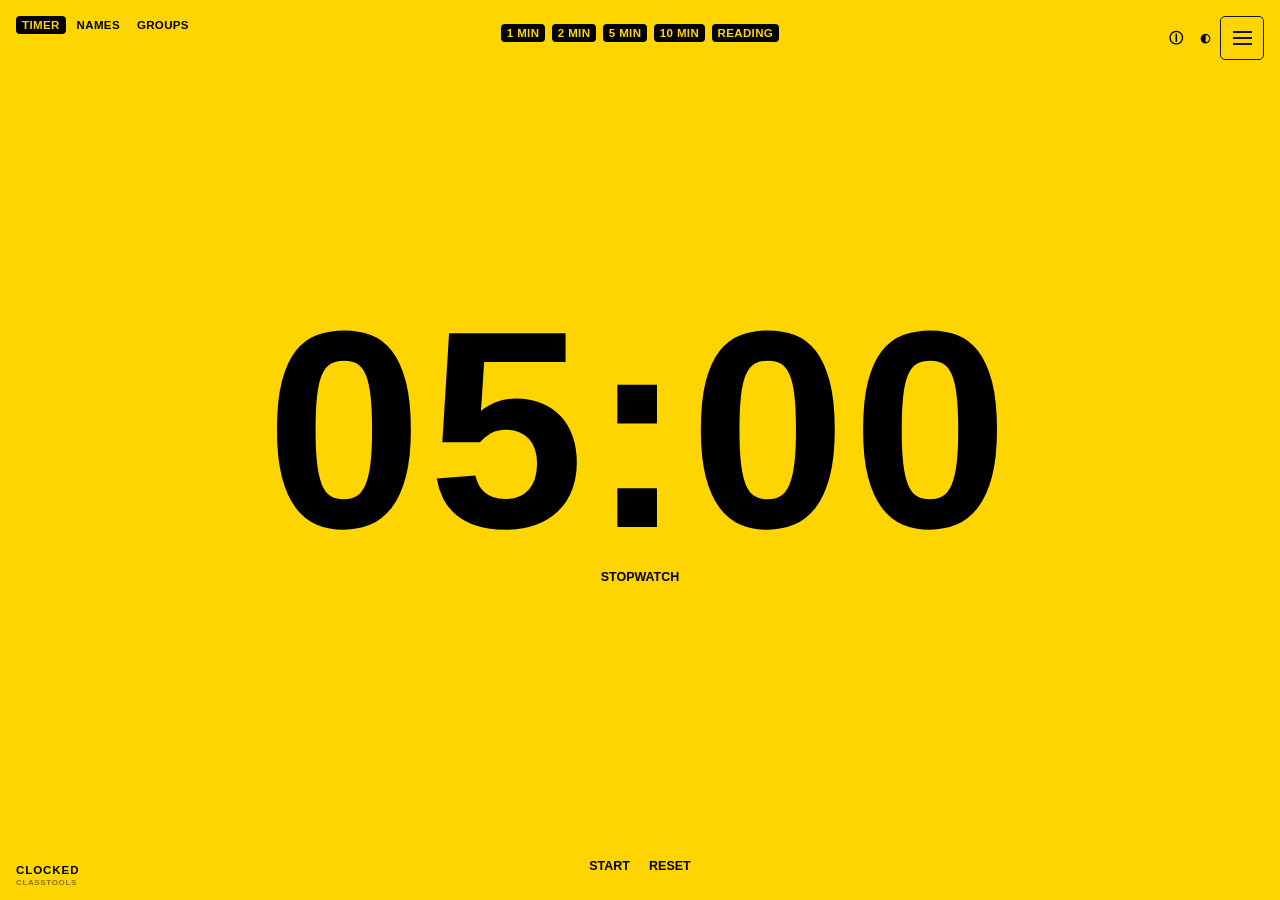
==== 8ab.html @ b47dc85a "Share the CLOCKED menu across tool pages" ====
<!DOCTYPE html>
<html lang="en">
<head>
  <meta charset="UTF-8" />
  <meta name="viewport" content="width=device-width, initial-scale=1.0" />
  <title>CLOCKED: CLASS TOOLS — 8AB</title>

  <style>
    :root {
      --bg: #fed500;
      --text: #000000;
      --muted: rgba(0,0,0,.6);
      --line: rgba(0,0,0,.35);
      --soft-line: rgba(0,0,0,.12);
    }

    * { box-sizing: border-box; }

    html,
    body {
      margin: 0;
      width: 100%;
      height: 100%;
    }

    body {
      background: var(--bg);
      color: var(--text);
      font-family: Arial, Helvetica, sans-serif;
      overflow: hidden;
      text-transform: uppercase;
    }

    button,
    select,
    textarea,
    input {
      font: inherit;
      text-transform: uppercase;
    }

    button,
    select,
    input[type="color"],
    input[type="checkbox"] {
      cursor: pointer;
    }

    button:hover,
    select:hover {
      opacity: .8;
    }

    .hidden { display: none !important; }

    /* NAV */

    .tool-nav {
      position: fixed;
      top: 1rem;
      left: 1rem;
      z-index: 5000;
      display: flex;
      align-items: center;
      gap: .3rem;
    }

    .tool-tab,
    .utility-button {
      border: 0;
      background: transparent;
      color: var(--text);
      font-size: .72rem;
      font-weight: 800;
      letter-spacing: .03em;
      padding: .2rem .38rem;
      border-radius: 4px;
    }

    .tool-tab.active {
      background: var(--text);
      color: var(--bg);
    }

    .utility-nav {
      position: fixed;
      top: 1rem;
      right: 1rem;
      z-index: 5000;
      display: flex;
      align-items: center;
      gap: .25rem;
    }

    #help-button {
      font-size: .9rem;
      line-height: 1;
    }

    /* BRAND */

    .brand-mark {
      position: fixed;
      left: 1rem;
      bottom: .8rem;
      z-index: 4000;
      pointer-events: none;
      line-height: 1;
    }

    .brand-name {
      font-size: .72rem;
      font-weight: 900;
      letter-spacing: .08em;
    }

    .brand-url {
      margin-top: .18rem;
      font-size: .5rem;
      font-weight: 700;
      letter-spacing: .08em;
      opacity: .45;
    }

    /* THEME */

    .theme-panel {
      position: fixed;
      top: 2.9rem;
      right: 1rem;
      z-index: 6000;
      display: flex;
      align-items: center;
      gap: .45rem;
      padding: .4rem;
      background: var(--text);
      color: var(--bg);
      border-radius: 5px;
    }

    .theme-panel label {
      font-size: .68rem;
      font-weight: 800;
    }

    #theme-color {
      width: 26px;
      height: 20px;
      padding: 0;
      border: none;
      background: transparent;
    }

    #theme-reset {
      border: none;
      padding: .15rem .3rem;
      background: var(--bg);
      color: var(--text);
      border-radius: 3px;
      font-size: .66rem;
      font-weight: 800;
    }

    /* OVERLAYS */

    .overlay {
      position: fixed;
      inset: 0;
      z-index: 10000;
      display: flex;
      align-items: center;
      justify-content: center;
      padding: 1.5rem;
      background: rgba(0,0,0,.62);
      backdrop-filter: blur(5px);
    }

    .overlay-card {
      width: min(620px, 100%);
      max-height: 85vh;
      overflow-y: auto;
      background: var(--bg);
      color: var(--text);
      border: 1px solid var(--line);
      border-radius: 8px;
      padding: 1.25rem;
    }

    .overlay-header {
      display: flex;
      align-items: center;
      justify-content: space-between;
      gap: 1rem;
      margin-bottom: 1.25rem;
    }

    .overlay-header h2 {
      margin: 0;
      font-size: .9rem;
      letter-spacing: .08em;
    }

    .overlay-close {
      border: none;
      background: transparent;
      color: var(--text);
      padding: .2rem;
      font-size: .72rem;
      font-weight: 800;
    }

    .overlay-section {
      padding: .9rem 0;
      border-top: 1px solid var(--soft-line);
    }

    .overlay-section:first-of-type {
      border-top: 0;
      padding-top: 0;
    }

    .overlay-section h3 {
      margin: 0 0 .55rem;
      font-size: .76rem;
      letter-spacing: .08em;
      color: var(--muted);
    }

    /* HELP */

    .shortcut-row {
      display: grid;
      grid-template-columns: 5.5rem 1fr;
      gap: .75rem;
      margin: .35rem 0;
      font-size: .8rem;
      line-height: 1.35;
    }

    .shortcut-key { font-weight: 900; }

    .help-copy {
      font-size: .8rem;
      line-height: 1.5;
      text-transform: none;
    }

    /* EDITOR */

    .editor-label {
      display: block;
      margin: .25rem 0 .4rem;
      font-size: .72rem;
      font-weight: 800;
      letter-spacing: .05em;
      color: var(--muted);
    }

    .editor-input,
    .editor-select,
    .editor-textarea {
      width: 100%;
      border: 1px solid var(--line);
      background: transparent;
      color: var(--text);
      padding: .55rem;
      font-weight: 800;
    }

    .editor-select option {
      background: var(--bg);
      color: var(--text);
    }

    .editor-textarea {
      min-height: 120px;
      padding: .75rem;
      resize: vertical;
      font-weight: 400;
    }

    .editor-save {
      margin-top: 1rem;
      border: none;
      background: var(--text);
      color: var(--bg);
      padding: .3rem .55rem;
      border-radius: 4px;
      font-weight: 800;
    }

    .preset-editor-grid {
      display: grid;
      grid-template-columns: minmax(0, 1fr) 110px;
      gap: .6rem;
      margin-bottom: .75rem;
    }

    .checkbox-row {
      display: flex;
      align-items: center;
      gap: .55rem;
      margin-top: 1rem;
      margin-bottom: .8rem;
    }

    .checkbox-row input {
      width: 16px;
      height: 16px;
    }

    .checkbox-row label {
      font-size: .78rem;
      font-weight: 800;
    }

    /* TOOL VIEWS */

    .tool-view {
      display: none;
      width: 100%;
      height: 100%;
    }

    .tool-view.active { display: flex; }

    /* TIMER */

    #timer-tool {
      flex-direction: column;
      overflow: hidden;
    }

    .timer-top {
      display: flex;
      justify-content: center;
      align-items: center;
      gap: .4rem;
      flex-wrap: wrap;
      min-height: 2.25rem;
      padding: 1.5rem 1rem 0;
    }

    .timer-top.invisible {
      visibility: hidden;
      pointer-events: none;
    }

    .timer-top button {
      border: none;
      background: var(--text);
      color: var(--bg);
      font-size: .72rem;
      font-weight: 800;
      letter-spacing: .03em;
      padding: .2rem .38rem;
      border-radius: 4px;
    }

    .timer-wrap {
      flex: 1;
      min-height: 0;
      display: flex;
      align-items: center;
      justify-content: center;
      padding: 1rem;
    }

    .timer-stage {
      display: flex;
      flex-direction: column;
      align-items: center;
      justify-content: center;
      gap: 1.1rem;
    }

    #timer-display {
      font-size: clamp(7rem, 22vw, 20rem);
      font-weight: 800;
      line-height: .85;
      letter-spacing: .02em;
      cursor: text;
      user-select: text;
      font-variant-numeric: tabular-nums;
      outline: none;
      white-space: nowrap;
      text-align: center;
    }

    #timer-display.stopwatch {
      cursor: default;
      user-select: none;
    }

    #timer-display::selection {
      background: var(--text);
      color: var(--bg);
    }

    #timer-mode-toggle,
    .timer-bottom button,
    #name-reset,
    #group-reset {
      border: none;
      background: transparent;
      color: var(--text);
      padding: .2rem;
      font-size: .78rem;
      font-weight: 700;
    }

    #timer-mode-toggle:hover,
    .timer-bottom button:hover {
      text-decoration: underline;
      opacity: 1;
    }

    .timer-bottom {
      display: flex;
      justify-content: center;
      align-items: center;
      gap: .8rem;
      padding: 0 1rem 1.5rem;
    }

    #timer-tool.flash {
      animation: timerFlash .7s steps(2,end) 6;
    }

    @keyframes timerFlash {
      50% {
        background: var(--text);
        color: var(--bg);
      }
    }

    /* CLASS CONTROLS */

    .class-controls,
    .group-controls {
      display: flex;
      justify-content: center;
      align-items: center;
      gap: .45rem;
      flex-wrap: wrap;
    }

    .class-controls label,
    .group-controls label {
      font-size: .72rem;
      font-weight: 800;
      letter-spacing: .03em;
    }

    .class-controls select,
    .group-controls select,
    .group-controls button {
      border: none;
      background: var(--text);
      color: var(--bg);
      font-size: .72rem;
      font-weight: 800;
      letter-spacing: .03em;
      padding: .2rem .38rem;
      border-radius: 4px;
    }

    .class-controls option,
    .group-controls option {
      background: var(--bg);
      color: var(--text);
    }

    /* NAMES */

    #names-tool {
      position: relative;
      flex-direction: column;
      overflow: hidden;
    }

    .names-controls {
      min-height: 3rem;
      padding-top: 1.45rem;
    }

    #name-skip-indicator {
      display: none;
      font-size: .95rem;
      line-height: 1;
      opacity: .95;
      pointer-events: none;
    }

    #name-skip-indicator.on {
      display: inline-block;
    }

    #name-main {
      flex: 1;
      min-height: 0;
      display: flex;
      align-items: center;
      justify-content: center;
      padding: 2rem;
      cursor: pointer;
      text-align: center;
      perspective: 1000px;
    }

    #name-display {
      font-size: clamp(2rem, 10vw, 10rem);
      font-weight: 900;
      line-height: 1;
    }

    #name-repeats-indicator {
      margin-top: .6rem;
      font-size: 1.6rem;
      opacity: 0;
    }

    #name-repeats-indicator.on { opacity: .95; }

    @keyframes nameFlip {
      0% {
        transform: rotateX(90deg);
        opacity: 0;
      }
      60% {
        transform: rotateX(-10deg);
        opacity: 1;
      }
      100% {
        transform: rotateX(0);
        opacity: 1;
      }
    }

    #name-display.flip {
      animation: nameFlip 380ms cubic-bezier(.2,.7,.2,1);
    }

    .name-footer,
    .group-footer {
      display: flex;
      justify-content: center;
      padding: .75rem;
    }

    /* GROUPS */

    #groups-tool {
      flex-direction: column;
      overflow: hidden;
    }

    #group-main {
      flex: 1;
      min-height: 0;
      display: flex;
      flex-direction: column;
      padding: 1.5rem 1.25rem .5rem;
    }

    #groups-wrap {
      flex: 1;
      min-height: 0;
      display: flex;
      justify-content: center;
      overflow: auto;
      padding-top: 1.5rem;
    }

    #groups-container {
      width: min(1100px, 100%);
      display: grid;
      grid-template-columns: repeat(auto-fit, minmax(180px, 1fr));
      gap: 1.5rem;
    }

    .group-placeholder {
      grid-column: 1 / -1;
      align-self: center;
      text-align: center;
      font-size: clamp(1.5rem, 5vw, 4rem);
      font-weight: 900;
      padding: 4rem 1rem;
    }

    .group-card {
      border-top: 1px solid var(--line);
      padding-top: 1rem;
    }

    .group-title {
      margin-bottom: 1rem;
      font-size: .8rem;
      letter-spacing: .12em;
      color: var(--muted);
    }

    .group-name {
      margin-bottom: .35rem;
      font-size: clamp(1.1rem, 2vw, 1.6rem);
      font-weight: 900;
      line-height: 1.25;
    }

    @media (max-width: 700px) {
      body {
        overflow: hidden;
      }

      .tool-nav {
        top: .6rem;
        left: .6rem;
        right: .6rem;
        justify-content: flex-start;
        gap: .2rem;
        flex-wrap: wrap;
        max-width: calc(100% - 8.5rem);
      }

      .utility-nav {
        top: .6rem;
        right: .6rem;
        gap: .15rem;
      }

      .tool-tab,
      .utility-button {
        font-size: .68rem;
        padding: .18rem .32rem;
      }

      #help-button {
        font-size: .84rem;
      }

      #name-skip-indicator {
        font-size: .88rem;
      }

      .theme-panel {
        top: 2.35rem;
        right: .6rem;
        max-width: calc(100vw - 1.2rem);
      }

      .timer-top {
        min-height: 2rem;
        padding: 2.7rem .65rem 0;
        gap: .28rem;
      }

      .timer-top button {
        font-size: .66rem;
        padding: .18rem .32rem;
      }

      .timer-wrap {
        padding: .5rem .6rem;
      }

      .timer-stage {
        gap: .65rem;
      }

      #timer-display {
        font-size: clamp(4.8rem, 25vw, 9rem);
        line-height: .88;
        max-width: 100%;
      }

      #timer-mode-toggle {
        font-size: .72rem;
      }

      .timer-bottom {
        gap: .65rem;
        padding: 0 .6rem 1rem;
      }

      .timer-bottom button {
        font-size: .72rem;
      }

      .names-controls {
        min-height: 2.5rem;
        padding-top: 2.7rem;
      }

      .class-controls,
      .group-controls {
        gap: .3rem;
      }

      .class-controls label,
      .group-controls label {
        font-size: .66rem;
      }

      .class-controls select,
      .group-controls select,
      .group-controls button {
        font-size: .66rem;
        padding: .18rem .32rem;
      }

      #name-main {
        padding: 1rem .8rem;
      }

      #name-display {
        font-size: clamp(2.2rem, 13vw, 5.4rem);
        line-height: .95;
        max-width: 100%;
        overflow-wrap: anywhere;
      }

      #name-repeats-indicator {
        margin-top: .35rem;
        font-size: 1.25rem;
      }

      .name-footer,
      .group-footer {
        padding: .55rem;
      }

      #name-reset,
      #group-reset {
        font-size: .72rem;
      }

      #group-main {
        padding: 2.7rem .75rem .4rem;
      }

      .group-controls {
        width: 100%;
        justify-content: center;
        row-gap: .35rem;
      }

      #groups-wrap {
        padding-top: .9rem;
      }

      #groups-container {
        width: 100%;
        grid-template-columns: repeat(2, minmax(0, 1fr));
        gap: .85rem .75rem;
      }

      .group-card {
        padding-top: .65rem;
      }

      .group-title {
        margin-bottom: .55rem;
        font-size: .68rem;
      }

      .group-name {
        margin-bottom: .22rem;
        font-size: clamp(.95rem, 4.2vw, 1.2rem);
      }

      .group-placeholder {
        font-size: clamp(1.4rem, 8vw, 2.6rem);
        padding: 2.5rem .75rem;
      }

      .preset-editor-grid {
        grid-template-columns: 1fr;
        gap: .35rem;
        margin-bottom: .65rem;
      }

      .overlay {
        padding: .4rem;
        align-items: stretch;
      }

      .overlay-card {
        width: 100%;
        max-height: none;
        height: 100%;
        border-radius: 6px;
        padding: 1rem;
      }

      .overlay-header {
        margin-bottom: 1rem;
      }

      .editor-input,
      .editor-select,
      .editor-textarea {
        font-size: 16px;
      }

      .editor-textarea {
        min-height: 110px;
      }

      .brand-mark {
        left: .6rem;
        bottom: .5rem;
      }

      .brand-name {
        font-size: .64rem;
      }

      .brand-url {
        font-size: .44rem;
      }
    }

    @media (max-width: 420px) {
      .tool-nav {
        max-width: calc(100% - 8.5rem);
      }

      .tool-tab {
        font-size: .64rem;
        padding: .16rem .27rem;
      }

      .utility-button {
        font-size: .64rem;
        padding: .16rem .27rem;
      }

      #groups-container {
        grid-template-columns: 1fr;
      }

      #timer-display {
        font-size: clamp(4.2rem, 24vw, 7.5rem);
      }

      .group-controls {
        column-gap: .22rem;
      }
    }


.utility-nav ~ .theme-panel { top: calc(1rem + 50px); }
@media (max-width:700px) { .utility-nav ~ .theme-panel { top: calc(.6rem + 50px); } }
</style>
<script defer src="/assets/clocked-menu.js"></script>
</head>

<body>

  <div class="brand-mark">
    <div class="brand-name">CLOCKED</div>
    <div class="brand-url">CLASSTOOLS</div>
  </div>

  <nav class="tool-nav">
    <button class="tool-tab active" data-tool="timer">TIMER</button>
    <button class="tool-tab" data-tool="names">NAMES</button>
    <button class="tool-tab" data-tool="groups">GROUPS</button>
  </nav>

  <div class="utility-nav">
    <span id="name-skip-indicator" aria-hidden="true">🦅</span>
    <button id="help-button" class="utility-button" aria-label="Help" title="Help">ⓘ</button>
    <button id="theme-button" class="utility-button" aria-label="Theme" title="Theme">◐</button>
    <clocked-menu></clocked-menu>
  </div>

  <div id="theme-panel" class="theme-panel hidden">
    <label for="theme-color">BACKGROUND</label>
    <input id="theme-color" type="color" value="#fed500" />
    <button id="theme-reset">DEFAULT</button>
  </div>

  <!-- HELP -->

  <div id="help-overlay" class="overlay hidden">
    <div class="overlay-card">

      <div class="overlay-header">
        <h2>HELP</h2>
        <button id="help-close" class="overlay-close">CLOSE</button>
      </div>

      <section class="overlay-section">
        <h3>TIMER / STOPWATCH</h3>
        <div class="shortcut-row"><div class="shortcut-key">SPACE</div><div>START / PAUSE</div></div>
        <div class="shortcut-row"><div class="shortcut-key">R</div><div>RESET</div></div>
        <div class="shortcut-row"><div class="shortcut-key">E</div><div>EDIT TIMER OPTIONS</div></div>
        <div class="shortcut-row"><div class="shortcut-key">CLICK TIME</div><div>TYPE A CUSTOM COUNTDOWN TIME</div></div>
      </section>

      <section class="overlay-section">
        <h3>NAMES</h3>
        <div class="shortcut-row"><div class="shortcut-key">SPACE</div><div>PICK A NAME</div></div>
        <div class="shortcut-row"><div class="shortcut-key">E</div><div>EDIT SELECTED CLASS</div></div>
        <div class="shortcut-row"><div class="shortcut-key">S</div><div>TOGGLE SKIP LIST</div></div>
        <div class="shortcut-row"><div class="shortcut-key">D</div><div>TOGGLE DUPLICATES</div></div>
        <div class="shortcut-row"><div class="shortcut-key">R</div><div>RESET AVAILABLE NAMES</div></div>
      </section>

      <section class="overlay-section">
        <h3>CLASSES</h3>
        <div class="help-copy">
          Choose between one and six classes in the class editor. Reducing the number of classes hides the extra classes without deleting their saved rosters. Names and Groups use the same shared class lists.
        </div>
      </section>

      <section class="overlay-section">
        <h3>SKIP LIST</h3>
        <div class="help-copy">
          Each class has its own optional Skip List. Press S to turn it on or off. When active, students on that class's Skip List will not be selected by the random name picker.
        </div>
      </section>

      <section class="overlay-section">
        <h3>GROUPS</h3>
        <div class="shortcut-row"><div class="shortcut-key">SPACE</div><div>GENERATE GROUPS</div></div>
        <div class="shortcut-row"><div class="shortcut-key">E</div><div>EDIT SELECTED CLASS</div></div>
        <div class="shortcut-row"><div class="shortcut-key">R</div><div>RESET GROUPS</div></div>
      </section>

    </div>
  </div>

  <!-- EDIT OVERLAY -->

  <div id="edit-overlay" class="overlay hidden">
    <div class="overlay-card">

      <div class="overlay-header">
        <h2 id="edit-overlay-title">EDIT</h2>
        <button id="edit-overlay-close" class="overlay-close">CLOSE</button>
      </div>

      <!-- TIMER EDITOR -->

      <div id="timer-editor-content" class="hidden">
        <div id="timer-preset-editor"></div>

        <div class="overlay-section">
          <div class="checkbox-row">
            <input id="countdown-enabled-input" type="checkbox" />
            <label for="countdown-enabled-input">COUNTDOWN TO</label>
          </div>

          <div id="countdown-options-wrap" class="hidden">
            <label class="editor-label" for="countdown-label-input">BUTTON LABEL</label>
            <input
              id="countdown-label-input"
              class="editor-input"
              type="text"
              value="COUNTDOWN"
              placeholder="COUNTDOWN"
            />

            <label class="editor-label" for="countdown-time-input" style="margin-top:1rem;">ENDS AT</label>
            <input
              id="countdown-time-input"
              class="editor-input"
              type="time"
              value="14:17"
            />
          </div>
        </div>

        <button id="timer-editor-save" class="editor-save">SAVE</button>
      </div>

      <!-- CLASS EDITOR -->

      <div id="class-editor-content" class="hidden">

        <label class="editor-label" for="class-count-input">NUMBER OF CLASSES</label>
        <select id="class-count-input" class="editor-select">
          <option value="1">1</option>
          <option value="2">2</option>
          <option value="3">3</option>
          <option value="4">4</option>
          <option value="5">5</option>
          <option value="6">6</option>
        </select>

        <div class="overlay-section" style="margin-top:1rem;">
          <label class="editor-label" for="class-name-input">CLASS NAME</label>
          <input id="class-name-input" class="editor-input" type="text" />

          <label class="editor-label" for="class-roster-input" style="margin-top:1rem;">CLASS LIST</label>
          <textarea id="class-roster-input" class="editor-textarea"></textarea>

          <div id="skip-list-editor-wrap">
            <label class="editor-label" for="class-skip-input" style="margin-top:1rem;">SKIP LIST (OPTIONAL)</label>
            <textarea id="class-skip-input" class="editor-textarea"></textarea>
          </div>
        </div>

        <button id="class-editor-save" class="editor-save">SAVE</button>
      </div>

    </div>
  </div>

  <!-- TIMER -->

  <section id="timer-tool" class="tool-view active">

    <div id="timer-presets" class="timer-top"></div>

    <main class="timer-wrap">
      <div class="timer-stage">
        <div id="timer-display" contenteditable="true" spellcheck="false">05:00</div>
        <button id="timer-mode-toggle">STOPWATCH</button>
      </div>
    </main>

    <div class="timer-bottom">
      <button id="timer-start-pause">START</button>
      <button id="timer-reset">RESET</button>
    </div>

  </section>

  <!-- NAMES -->

  <section id="names-tool" class="tool-view">

    <div class="class-controls names-controls">
      <label for="name-class-select">CLASS</label>
      <select id="name-class-select"></select>
    </div>

    <main id="name-main">
      <div>
        <div id="name-display">PRESS E TO EDIT NAMES</div>
        <div id="name-repeats-indicator" aria-hidden="true">♾</div>
      </div>
    </main>

    <footer class="name-footer">
      <button id="name-reset">RESET</button>
    </footer>

  </section>

  <!-- GROUPS -->

  <section id="groups-tool" class="tool-view">

    <main id="group-main">

      <div class="group-controls">
        <label for="group-class-select">CLASS</label>
        <select id="group-class-select"></select>

        <label for="group-size">GROUP SIZE</label>
        <select id="group-size">
          <option value="2">2</option>
          <option value="3">3</option>
          <option value="4" selected>4</option>
          <option value="5">5</option>
          <option value="6">6</option>
          <option value="7">7</option>
          <option value="8">8</option>
        </select>

        <button id="group-generate">GENERATE</button>
      </div>

      <div id="groups-wrap">
        <div id="groups-container">
          <div class="group-placeholder">PRESS E TO EDIT NAMES</div>
        </div>
      </div>

    </main>

    <footer class="group-footer">
      <button id="group-reset">RESET</button>
    </footer>

  </section>

  <script>
    /* STORAGE */

    const STORAGE = {
      classes: "clocked_8ab_classes_v1",
      classCount: "clocked_8ab_classCount_v1",
      timerSettings: "clocked_8ab_timerSettings_v1",
      theme: "clocked_8ab_theme"
    };

    const MAX_CLASSES = 6;
    const DEFAULT_CLASS_COUNT = 2;

    const DEFAULT_CLASSES = [
      {
        id: "class1",
        name: "8AB",
        roster: [
          "ANELEIGH","ZANDER","JOSIE","ELLIOT","HANNAH","ARIANNA",
          "SIENNA","IVY","JORDYN","ETHNE","MARREX","BELLA",
          "NORAH","BERKELEY","FINLEY","HARPER","COHEN","CROSBY",
          "BRISTOL","MAX","THOMAS","BRENT","MILAN","ALEXANDRA",
          "ROY","ISAIAH"
        ],
        skip: []
      },
      {
        id: "class2",
        name: "8JR",
        roster: [
          "LOGAN","ABEL","SARAH","KYLE","SOPHIA","ELLIETTE","JACK","EVERETT",
          "KATE","SIMON","LOUIS","PORTER","DAVID","KIKI","RAJA","JOHN",
          "AVERY","SOPHIA","CORISSA","ELLA","DAVID","CHYENNE","TORI","COLTEN",
          "TAYLA","ASA","LINCOLN"
        ],
        skip: []
      },
      {
        id: "class3",
        name: "CLASS 3",
        roster: [],
        skip: []
      },
      {
        id: "class4",
        name: "CLASS 4",
        roster: [],
        skip: []
      },
      {
        id: "class5",
        name: "CLASS 5",
        roster: [],
        skip: []
      },
      {
        id: "class6",
        name: "CLASS 6",
        roster: [],
        skip: []
      }
    ];

    const DEFAULT_TIMER_SETTINGS = {
      presets: [
        { label: "1 MIN", minutes: 1 },
        { label: "2 MIN", minutes: 2 },
        { label: "5 MIN", minutes: 5 },
        { label: "10 MIN", minutes: 10 }
      ],
      countdownEnabled: true,
      countdownLabel: "READING",
      countdownTime: "14:17"
    };

    function clone(value) {
      return JSON.parse(JSON.stringify(value));
    }

    function parseNames(text) {
      return text
        .split(/[\n,]/)
        .map(name => name.trim())
        .filter(Boolean)
        .map(name => name.toUpperCase());
    }

    function loadClasses() {
      try {
        const saved = localStorage.getItem(STORAGE.classes);
        if (!saved) return clone(DEFAULT_CLASSES);

        const parsed = JSON.parse(saved);
        if (!Array.isArray(parsed)) return clone(DEFAULT_CLASSES);

        return Array.from({ length: MAX_CLASSES }, (_, index) => {
          const item = parsed[index] || {};

          return {
            id: item.id || `class${index + 1}`,
            name: item.name || `CLASS ${index + 1}`,
            roster: Array.isArray(item.roster) ? item.roster : [],
            skip: Array.isArray(item.skip) ? item.skip : []
          };
        });
      } catch {
        return clone(DEFAULT_CLASSES);
      }
    }

    function saveClasses() {
      localStorage.setItem(STORAGE.classes, JSON.stringify(classes));
    }

    function loadClassCount() {
      const saved = Number(localStorage.getItem(STORAGE.classCount));

      if (
        Number.isInteger(saved) &&
        saved >= 1 &&
        saved <= MAX_CLASSES
      ) {
        return saved;
      }

      return DEFAULT_CLASS_COUNT;
    }

    function saveClassCount() {
      localStorage.setItem(STORAGE.classCount, String(classCount));
    }

    function loadTimerSettings() {
      try {
        const saved = localStorage.getItem(STORAGE.timerSettings);

        if (!saved) {
          return clone(DEFAULT_TIMER_SETTINGS);
        }

        const parsed = JSON.parse(saved);

        const presets = Array.isArray(parsed.presets)
          ? parsed.presets
          : clone(DEFAULT_TIMER_SETTINGS.presets);

        return {
          presets: [0,1,2,3].map(index => ({
            label:
              presets[index]?.label ||
              DEFAULT_TIMER_SETTINGS.presets[index].label,

            minutes:
              Number(presets[index]?.minutes) ||
              DEFAULT_TIMER_SETTINGS.presets[index].minutes
          })),

          countdownEnabled:
            Boolean(
              parsed.countdownEnabled ??
              parsed.readingEnabled
            ),

          countdownLabel:
            typeof parsed.countdownLabel === "string"
              ? parsed.countdownLabel
              : (
                  parsed.readingEnabled
                    ? "READING"
                    : "COUNTDOWN"
                ),

          countdownTime:
            typeof parsed.countdownTime === "string"
              ? parsed.countdownTime
              : (
                  typeof parsed.readingTime === "string"
                    ? parsed.readingTime
                    : "14:17"
                )
        };
      } catch {
        return clone(DEFAULT_TIMER_SETTINGS);
      }
    }

    function saveTimerSettings() {
      localStorage.setItem(
        STORAGE.timerSettings,
        JSON.stringify(timerSettings)
      );
    }

    let classes = loadClasses();
    let classCount = loadClassCount();
    let timerSettings = loadTimerSettings();

    function getClassById(id) {
      return classes.find(item => item.id === id);
    }

    function getVisibleClasses() {
      return classes.slice(0, classCount);
    }

    /* ELEMENTS */

    const helpOverlay = document.getElementById("help-overlay");
    const helpButton = document.getElementById("help-button");
    const helpClose = document.getElementById("help-close");

    const editOverlay = document.getElementById("edit-overlay");
    const editOverlayClose = document.getElementById("edit-overlay-close");
    const editOverlayTitle = document.getElementById("edit-overlay-title");
    const timerEditorContent = document.getElementById("timer-editor-content");
    const classEditorContent = document.getElementById("class-editor-content");

    const themeButton = document.getElementById("theme-button");
    const themePanel = document.getElementById("theme-panel");
    const themeColor = document.getElementById("theme-color");
    const themeReset = document.getElementById("theme-reset");

    /* OVERLAYS */

    function closeHelp() {
      helpOverlay.classList.add("hidden");
    }

    function closeEditor() {
      editOverlay.classList.add("hidden");
      timerEditorContent.classList.add("hidden");
      classEditorContent.classList.add("hidden");
    }

    function closeAllOverlays() {
      closeHelp();
      closeEditor();
      themePanel.classList.add("hidden");
    }

    helpButton.addEventListener("click", () => {
      closeEditor();
      themePanel.classList.add("hidden");
      helpOverlay.classList.remove("hidden");
    });

    helpClose.addEventListener("click", closeHelp);

    helpOverlay.addEventListener("click", event => {
      if (event.target === helpOverlay) closeHelp();
    });

    editOverlayClose.addEventListener("click", closeEditor);

    editOverlay.addEventListener("click", event => {
      if (event.target === editOverlay) closeEditor();
    });

    /* THEME */

    function getContrastColor(hex) {
      const color = hex.replace("#","");
      const r = parseInt(color.substring(0,2), 16);
      const g = parseInt(color.substring(2,4), 16);
      const b = parseInt(color.substring(4,6), 16);

      const brightness =
        (r * 299 + g * 587 + b * 114) / 1000;

      return brightness > 150
        ? "#000000"
        : "#ffffff";
    }

    function applyTheme(color) {
      const text = getContrastColor(color);

      document.documentElement.style.setProperty("--bg", color);
      document.documentElement.style.setProperty("--text", text);

      document.documentElement.style.setProperty(
        "--muted",
        text === "#ffffff"
          ? "rgba(255,255,255,.6)"
          : "rgba(0,0,0,.6)"
      );

      document.documentElement.style.setProperty(
        "--line",
        text === "#ffffff"
          ? "rgba(255,255,255,.35)"
          : "rgba(0,0,0,.35)"
      );

      document.documentElement.style.setProperty(
        "--soft-line",
        text === "#ffffff"
          ? "rgba(255,255,255,.12)"
          : "rgba(0,0,0,.12)"
      );

      themeColor.value = color;
      localStorage.setItem(STORAGE.theme, color);
    }

    themeButton.addEventListener("click", () => {
      closeHelp();
      closeEditor();
      themePanel.classList.toggle("hidden");
    });

    themeColor.addEventListener("input", () => {
      applyTheme(themeColor.value);
    });

    themeReset.addEventListener("click", () => {
      applyTheme("#fed500");
    });

    applyTheme(
      localStorage.getItem(STORAGE.theme) ||
      "#fed500"
    );

    /* NAV */

    const toolTabs = document.querySelectorAll(".tool-tab");
    const toolViews = document.querySelectorAll(".tool-view");

    let activeTool = "timer";

    function switchTool(tool) {
      activeTool = tool;
      closeAllOverlays();

      toolTabs.forEach(tab => {
        tab.classList.toggle(
          "active",
          tab.dataset.tool === tool
        );
      });

      toolViews.forEach(view => {
        view.classList.toggle(
          "active",
          view.id === `${tool}-tool`
        );
      });
    }

    toolTabs.forEach(tab => {
      tab.addEventListener("click", () => {
        switchTool(tab.dataset.tool);
      });
    });

    /* TIMER */

    const timerTool = document.getElementById("timer-tool");
    const timerPresets = document.getElementById("timer-presets");
    const timerDisplay = document.getElementById("timer-display");
    const timerStartPause = document.getElementById("timer-start-pause");
    const timerReset = document.getElementById("timer-reset");
    const timerModeToggle = document.getElementById("timer-mode-toggle");
    const timerPresetEditor = document.getElementById("timer-preset-editor");
    const timerEditorSave = document.getElementById("timer-editor-save");

    const countdownEnabledInput =
      document.getElementById("countdown-enabled-input");

    const countdownOptionsWrap =
      document.getElementById("countdown-options-wrap");

    const countdownLabelInput =
      document.getElementById("countdown-label-input");

    const countdownTimeInput =
      document.getElementById("countdown-time-input");

    let timeMode = "timer";
    let timerDefault = 300;
    let timerRemaining = timerDefault;
    let timerRunning = false;
    let timerEnd = null;
    let timerInterval = null;

    let stopwatchElapsed = 0;
    let stopwatchStarted = null;
    let stopwatchRunning = false;
    let stopwatchInterval = null;

    function formatTime(seconds) {
      seconds = Math.max(0, Math.floor(seconds));

      const mins = Math.floor(seconds / 60);
      const secs = seconds % 60;

      return (
        String(mins).padStart(2,"0") +
        ":" +
        String(secs).padStart(2,"0")
      );
    }

    function updateTimeDisplay() {
      timerDisplay.textContent =
        timeMode === "timer"
          ? formatTime(Math.ceil(timerRemaining))
          : formatTime(stopwatchElapsed / 1000);

      timerStartPause.textContent =
        (
          timeMode === "timer"
            ? timerRunning
            : stopwatchRunning
        )
          ? "PAUSE"
          : "START";
    }

    function pauseTimer() {
      if (!timerRunning) return;

      timerRemaining = Math.max(
        0,
        (timerEnd - Date.now()) / 1000
      );

      timerRunning = false;
      clearInterval(timerInterval);
      timerInterval = null;
      updateTimeDisplay();
    }

    function startTimer() {
      if (timerRemaining <= 0) return;

      timerRunning = true;

      timerEnd =
        Date.now() +
        timerRemaining * 1000;

      clearInterval(timerInterval);

      timerInterval = setInterval(() => {
        timerRemaining =
          (timerEnd - Date.now()) / 1000;

        if (timerRemaining <= 0) {
          timerRemaining = 0;
          timerRunning = false;

          clearInterval(timerInterval);
          timerInterval = null;

          timerTool.classList.remove("flash");
          void timerTool.offsetWidth;
          timerTool.classList.add("flash");
        }

        updateTimeDisplay();
      }, 100);

      updateTimeDisplay();
    }

    function pauseStopwatch() {
      if (!stopwatchRunning) return;

      stopwatchElapsed =
        Date.now() - stopwatchStarted;

      stopwatchRunning = false;
      clearInterval(stopwatchInterval);
      stopwatchInterval = null;
      updateTimeDisplay();
    }

    function startStopwatch() {
      stopwatchRunning = true;

      stopwatchStarted =
        Date.now() - stopwatchElapsed;

      clearInterval(stopwatchInterval);

      stopwatchInterval = setInterval(() => {
        stopwatchElapsed =
          Date.now() - stopwatchStarted;

        updateTimeDisplay();
      }, 100);

      updateTimeDisplay();
    }

    function toggleClock() {
      if (timeMode === "timer") {
        timerRunning
          ? pauseTimer()
          : startTimer();
      } else {
        stopwatchRunning
          ? pauseStopwatch()
          : startStopwatch();
      }
    }

    function resetClock() {
      timerTool.classList.remove("flash");

      if (timeMode === "timer") {
        timerRunning = false;
        clearInterval(timerInterval);
        timerInterval = null;
        timerRemaining = timerDefault;
      } else {
        stopwatchRunning = false;
        clearInterval(stopwatchInterval);
        stopwatchInterval = null;
        stopwatchElapsed = 0;
      }

      updateTimeDisplay();
    }

    function setTimerMinutes(minutes) {
      timerRunning = false;
      clearInterval(timerInterval);
      timerInterval = null;

      timerDefault = minutes * 60;
      timerRemaining = timerDefault;

      timerTool.classList.remove("flash");
      updateTimeDisplay();
    }

    function startCountdownTo() {
      const [hour, minute] =
        timerSettings.countdownTime
          .split(":")
          .map(Number);

      const now = new Date();
      const end = new Date();

      end.setHours(hour, minute, 0, 0);

      timerRunning = false;
      clearInterval(timerInterval);
      timerInterval = null;

      timerRemaining = Math.max(
        0,
        (end - now) / 1000
      );

      timerDefault = timerRemaining;
      updateTimeDisplay();

      if (timerRemaining > 0) {
        startTimer();
      }
    }

    function renderTimerButtons() {
      timerPresets.innerHTML = "";

      timerSettings.presets.forEach(preset => {
        const button =
          document.createElement("button");

        button.textContent = preset.label;

        button.addEventListener("click", () => {
          setTimerMinutes(preset.minutes);
        });

        timerPresets.appendChild(button);
      });

      if (timerSettings.countdownEnabled) {
        const countdown =
          document.createElement("button");

        countdown.textContent =
          timerSettings.countdownLabel ||
          "COUNTDOWN";

        countdown.addEventListener(
          "click",
          startCountdownTo
        );

        timerPresets.appendChild(countdown);
      }
    }

    function buildTimerEditor() {
      timerPresetEditor.innerHTML = "";

      timerSettings.presets.forEach((preset,index) => {
        const row = document.createElement("div");
        row.className = "preset-editor-grid";

        const labelWrap = document.createElement("div");
        const label = document.createElement("label");

        label.className = "editor-label";
        label.textContent = `BUTTON ${index + 1} LABEL`;

        const labelInput = document.createElement("input");
        labelInput.className =
          "editor-input preset-label-input";
        labelInput.type = "text";
        labelInput.value = preset.label;

        const minutesWrap = document.createElement("div");
        const minutesLabel = document.createElement("label");

        minutesLabel.className = "editor-label";
        minutesLabel.textContent = "MINUTES";

        const minutesInput = document.createElement("input");
        minutesInput.className =
          "editor-input preset-minutes-input";
        minutesInput.type = "number";
        minutesInput.min = "0.1";
        minutesInput.step = "0.1";
        minutesInput.value = preset.minutes;

        labelWrap.appendChild(label);
        labelWrap.appendChild(labelInput);

        minutesWrap.appendChild(minutesLabel);
        minutesWrap.appendChild(minutesInput);

        row.appendChild(labelWrap);
        row.appendChild(minutesWrap);

        timerPresetEditor.appendChild(row);
      });

      countdownEnabledInput.checked =
        timerSettings.countdownEnabled;

      countdownLabelInput.value =
        timerSettings.countdownLabel ||
        "COUNTDOWN";

      countdownTimeInput.value =
        timerSettings.countdownTime;

      countdownOptionsWrap.classList.toggle(
        "hidden",
        !countdownEnabledInput.checked
      );
    }

    function openTimerEditor() {
      pauseTimer();
      pauseStopwatch();

      closeHelp();
      themePanel.classList.add("hidden");

      editOverlayTitle.textContent =
        "TIMER OPTIONS";

      classEditorContent.classList.add("hidden");
      timerEditorContent.classList.remove("hidden");

      buildTimerEditor();

      editOverlay.classList.remove("hidden");
    }

    countdownEnabledInput.addEventListener(
      "change",
      () => {
        countdownOptionsWrap.classList.toggle(
          "hidden",
          !countdownEnabledInput.checked
        );
      }
    );

    timerEditorSave.addEventListener("click", () => {
      const labelInputs =
        timerPresetEditor.querySelectorAll(
          ".preset-label-input"
        );

      const minuteInputs =
        timerPresetEditor.querySelectorAll(
          ".preset-minutes-input"
        );

      const presets = [];

      for (let i = 0; i < 4; i++) {
        const label =
          labelInputs[i].value
            .trim()
            .toUpperCase() ||
          `TIMER ${i + 1}`;

        let minutes =
          parseFloat(minuteInputs[i].value);

        if (
          !Number.isFinite(minutes) ||
          minutes <= 0
        ) {
          minutes = 1;
        }

        presets.push({
          label,
          minutes
        });
      }

      timerSettings.presets = presets;

      timerSettings.countdownEnabled =
        countdownEnabledInput.checked;

      timerSettings.countdownLabel =
        countdownLabelInput.value
          .trim()
          .toUpperCase() ||
        "COUNTDOWN";

      timerSettings.countdownTime =
        countdownTimeInput.value ||
        "14:17";

      saveTimerSettings();
      renderTimerButtons();
      closeEditor();
    });

    timerStartPause.addEventListener(
      "click",
      toggleClock
    );

    timerReset.addEventListener(
      "click",
      resetClock
    );

    timerModeToggle.addEventListener(
      "click",
      () => {
        closeEditor();

        if (timeMode === "timer") {
          pauseTimer();

          timeMode = "stopwatch";
          timerModeToggle.textContent = "TIMER";

          timerPresets.classList.add("invisible");

          timerDisplay.setAttribute(
            "contenteditable",
            "false"
          );

          timerDisplay.classList.add("stopwatch");
        } else {
          pauseStopwatch();

          timeMode = "timer";
          timerModeToggle.textContent = "STOPWATCH";

          timerPresets.classList.remove("invisible");

          timerDisplay.setAttribute(
            "contenteditable",
            "true"
          );

          timerDisplay.classList.remove("stopwatch");
        }

        updateTimeDisplay();
      }
    );

    timerDisplay.addEventListener(
      "focus",
      () => {
        if (timeMode !== "timer") return;

        pauseTimer();

        const range = document.createRange();
        range.selectNodeContents(timerDisplay);

        const selection = window.getSelection();
        selection.removeAllRanges();
        selection.addRange(range);
      }
    );

    function parseTypedTimer() {
      const value =
        timerDisplay.textContent.trim();

      let seconds = 0;

      if (value.includes(":")) {
        const parts = value.split(":");

        if (parts.length !== 2) {
          updateTimeDisplay();
          return false;
        }

        const minutes =
          parseInt(parts[0], 10);

        const secs =
          parseInt(parts[1], 10);

        if (
          !Number.isFinite(minutes) ||
          !Number.isFinite(secs) ||
          minutes < 0 ||
          secs < 0 ||
          secs >= 60
        ) {
          updateTimeDisplay();
          return false;
        }

        seconds =
          minutes * 60 +
          secs;
      } else {
        const minutes =
          parseFloat(value);

        if (
          !Number.isFinite(minutes) ||
          minutes < 0
        ) {
          updateTimeDisplay();
          return false;
        }

        seconds = minutes * 60;
      }

      timerDefault = seconds;
      timerRemaining = seconds;

      timerTool.classList.remove("flash");
      updateTimeDisplay();
      return true;
    }

    timerDisplay.addEventListener(
      "keydown",
      event => {
        if (
          event.key === "Enter" &&
          timeMode === "timer"
        ) {
          event.preventDefault();

          if (parseTypedTimer()) {
            timerDisplay.blur();
            startTimer();
          }
        }
      }
    );

    timerDisplay.addEventListener(
      "blur",
      () => {
        if (timeMode === "timer") {
          parseTypedTimer();
        }
      }
    );

    /* CLASSES */

    const nameClassSelect =
      document.getElementById("name-class-select");

    const groupClassSelect =
      document.getElementById("group-class-select");

    const classCountInput =
      document.getElementById("class-count-input");

    const classNameInput =
      document.getElementById("class-name-input");

    const classRosterInput =
      document.getElementById("class-roster-input");

    const classSkipInput =
      document.getElementById("class-skip-input");

    const skipListEditorWrap =
      document.getElementById("skip-list-editor-wrap");

    const classEditorSave =
      document.getElementById("class-editor-save");

    let editingClassId = null;
    let editingClassSource = null;

    function renderClassSelects() {
      const oldNameValue = nameClassSelect.value;
      const oldGroupValue = groupClassSelect.value;
      const visibleClasses = getVisibleClasses();

      nameClassSelect.innerHTML = "";
      groupClassSelect.innerHTML = "";

      visibleClasses.forEach(item => {
        const nameOption =
          document.createElement("option");

        nameOption.value = item.id;
        nameOption.textContent = item.name;

        const groupOption =
          nameOption.cloneNode(true);

        nameClassSelect.appendChild(nameOption);
        groupClassSelect.appendChild(groupOption);
      });

      const visibleIds =
        visibleClasses.map(item => item.id);

      nameClassSelect.value =
        visibleIds.includes(oldNameValue)
          ? oldNameValue
          : visibleIds[0];

      groupClassSelect.value =
        visibleIds.includes(oldGroupValue)
          ? oldGroupValue
          : visibleIds[0];

      resetNamePool();
      resetGroups();
    }

    function openClassEditor(source) {
      editingClassSource = source;

      editingClassId =
        source === "names"
          ? nameClassSelect.value
          : groupClassSelect.value;

      const selected =
        getClassById(editingClassId);

      if (!selected) return;

      closeHelp();
      themePanel.classList.add("hidden");

      editOverlayTitle.textContent =
        "EDIT CLASS";

      timerEditorContent.classList.add("hidden");
      classEditorContent.classList.remove("hidden");

      classCountInput.value =
        String(classCount);

      classNameInput.value =
        selected.name;

      classRosterInput.value =
        selected.roster.join("\n");

      classSkipInput.value =
        selected.skip.join("\n");

      skipListEditorWrap.classList.toggle(
        "hidden",
        source !== "names"
      );

      editOverlay.classList.remove("hidden");

      setTimeout(() => {
        classNameInput.focus();
        classNameInput.select();
      }, 0);
    }

    classEditorSave.addEventListener(
      "click",
      () => {
        const selected =
          getClassById(editingClassId);

        if (!selected) {
          closeEditor();
          return;
        }

        const requestedCount =
          Number(classCountInput.value);

        if (
          Number.isInteger(requestedCount) &&
          requestedCount >= 1 &&
          requestedCount <= MAX_CLASSES
        ) {
          classCount = requestedCount;
        }

        selected.name =
          classNameInput.value
            .trim()
            .toUpperCase() ||
          selected.name;

        selected.roster =
          parseNames(classRosterInput.value);

        if (editingClassSource === "names") {
          selected.skip =
            parseNames(classSkipInput.value);
        }

        saveClasses();
        saveClassCount();
        renderClassSelects();
        closeEditor();
      }
    );

    /* NAMES */

    const nameMain =
      document.getElementById("name-main");

    const nameDisplay =
      document.getElementById("name-display");

    const nameSkipIndicator =
      document.getElementById("name-skip-indicator");

    const nameRepeatsIndicator =
      document.getElementById("name-repeats-indicator");

    const nameReset =
      document.getElementById("name-reset");

    let namePool = [];
    let skipMode = false;
    let noRepeats = true;

    function currentNameClass() {
      return getClassById(
        nameClassSelect.value
      );
    }

    function updateNamePlaceholder() {
      const selected =
        currentNameClass();

      if (
        !selected ||
        selected.roster.length === 0
      ) {
        nameDisplay.textContent =
          "PRESS E TO EDIT NAMES";
      } else {
        nameDisplay.textContent =
          "CLICK OR PRESS SPACE";
      }
    }

    function resetNamePool() {
      const selected =
        currentNameClass();

      namePool =
        selected
          ? selected.roster.slice()
          : [];

      updateNamePlaceholder();
    }

    function animateName() {
      nameDisplay.classList.remove("flip");
      void nameDisplay.offsetWidth;
      nameDisplay.classList.add("flip");
    }

    function pickName() {
      const selected =
        currentNameClass();

      if (
        !selected ||
        selected.roster.length === 0
      ) {
        nameDisplay.textContent =
          "PRESS E TO EDIT NAMES";
        return;
      }

      let base =
        noRepeats
          ? namePool.slice()
          : selected.roster.slice();

      if (skipMode) {
        base = base.filter(
          name =>
            !selected.skip.includes(name)
        );
      }

      if (base.length === 0) {
        nameDisplay.textContent =
          "RESET TO START AGAIN";
        return;
      }

      const picked =
        base[
          Math.floor(
            Math.random() * base.length
          )
        ];

      nameDisplay.textContent = picked;
      animateName();

      if (noRepeats) {
        const index =
          namePool.indexOf(picked);

        if (index !== -1) {
          namePool.splice(index, 1);
        }
      }
    }

    function toggleSkipMode() {
      skipMode = !skipMode;

      nameSkipIndicator.classList.toggle(
        "on",
        skipMode
      );
    }

    function toggleRepeats() {
      noRepeats = !noRepeats;

      nameRepeatsIndicator.classList.toggle(
        "on",
        !noRepeats
      );

      resetNamePool();
    }

    nameMain.addEventListener(
      "click",
      pickName
    );

    nameReset.addEventListener(
      "click",
      resetNamePool
    );

    nameClassSelect.addEventListener(
      "change",
      resetNamePool
    );

    /* GROUPS */

    const groupSize =
      document.getElementById("group-size");

    const groupGenerate =
      document.getElementById("group-generate");

    const groupsContainer =
      document.getElementById("groups-container");

    const groupReset =
      document.getElementById("group-reset");

    function currentGroupClass() {
      return getClassById(
        groupClassSelect.value
      );
    }

    function shuffle(array) {
      const copy = array.slice();

      for (
        let i = copy.length - 1;
        i > 0;
        i--
      ) {
        const j =
          Math.floor(
            Math.random() * (i + 1)
          );

        [copy[i],copy[j]] =
          [copy[j],copy[i]];
      }

      return copy;
    }

    function renderGroups(groups) {
      groupsContainer.innerHTML = "";

      groups.forEach((group,index) => {
        const card =
          document.createElement("div");

        card.className =
          "group-card";

        const title =
          document.createElement("div");

        title.className =
          "group-title";

        title.textContent =
          `GROUP ${index + 1}`;

        card.appendChild(title);

        group.forEach(name => {
          const item =
            document.createElement("div");

          item.className =
            "group-name";

          item.textContent =
            name;

          card.appendChild(item);
        });

        groupsContainer.appendChild(card);
      });
    }

    function generateGroups() {
      const selected =
        currentGroupClass();

      if (
        !selected ||
        selected.roster.length === 0
      ) {
        groupsContainer.innerHTML =
          '<div class="group-placeholder">PRESS E TO EDIT NAMES</div>';
        return;
      }

      const size =
        Number(groupSize.value);

      const shuffled =
        shuffle(selected.roster);

      const numberOfGroups =
        Math.ceil(
          shuffled.length / size
        );

      const groups =
        Array.from(
          { length: numberOfGroups },
          () => []
        );

      shuffled.forEach(
        (name,index) => {
          groups[
            index % numberOfGroups
          ].push(name);
        }
      );

      renderGroups(groups);
    }

    function resetGroups() {
      const selected =
        currentGroupClass();

      groupsContainer.innerHTML =
        selected &&
        selected.roster.length
          ? '<div class="group-placeholder">GENERATE GROUPS</div>'
          : '<div class="group-placeholder">PRESS E TO EDIT NAMES</div>';
    }

    groupGenerate.addEventListener(
      "click",
      generateGroups
    );

    groupReset.addEventListener(
      "click",
      resetGroups
    );

    groupClassSelect.addEventListener(
      "change",
      resetGroups
    );

    /* GLOBAL KEYBOARD SHORTCUTS */

    document.addEventListener(
      "keydown",
      event => {
        if (event.key === "Escape") {
          closeAllOverlays();
          return;
        }

        if (
          !helpOverlay.classList.contains("hidden") ||
          !editOverlay.classList.contains("hidden")
        ) {
          return;
        }

        const target =
          event.target;

        if (
          target.tagName === "TEXTAREA" ||
          target.tagName === "INPUT" ||
          target.tagName === "SELECT" ||
          target.isContentEditable
        ) {
          return;
        }

        const key =
          event.key.toLowerCase();

        if (activeTool === "timer") {
          if (event.code === "Space") {
            event.preventDefault();
            toggleClock();
          }

          if (key === "r") {
            event.preventDefault();
            resetClock();
          }

          if (key === "e") {
            event.preventDefault();
            openTimerEditor();
          }
        }

        if (activeTool === "names") {
          if (event.code === "Space") {
            event.preventDefault();
            pickName();
          }

          if (key === "e") {
            event.preventDefault();
            openClassEditor("names");
          }

          if (key === "s") {
            event.preventDefault();
            toggleSkipMode();
          }

          if (key === "d") {
            event.preventDefault();
            toggleRepeats();
          }

          if (key === "r") {
            event.preventDefault();
            resetNamePool();
          }
        }

        if (activeTool === "groups") {
          if (event.code === "Space") {
            event.preventDefault();
            generateGroups();
          }

          if (key === "e") {
            event.preventDefault();
            openClassEditor("groups");
          }

          if (key === "r") {
            event.preventDefault();
            resetGroups();
          }
        }
      }
    );

    /* INITIALIZE */

    renderTimerButtons();
    renderClassSelects();
    updateTimeDisplay();
  </script>

</body>
</html>
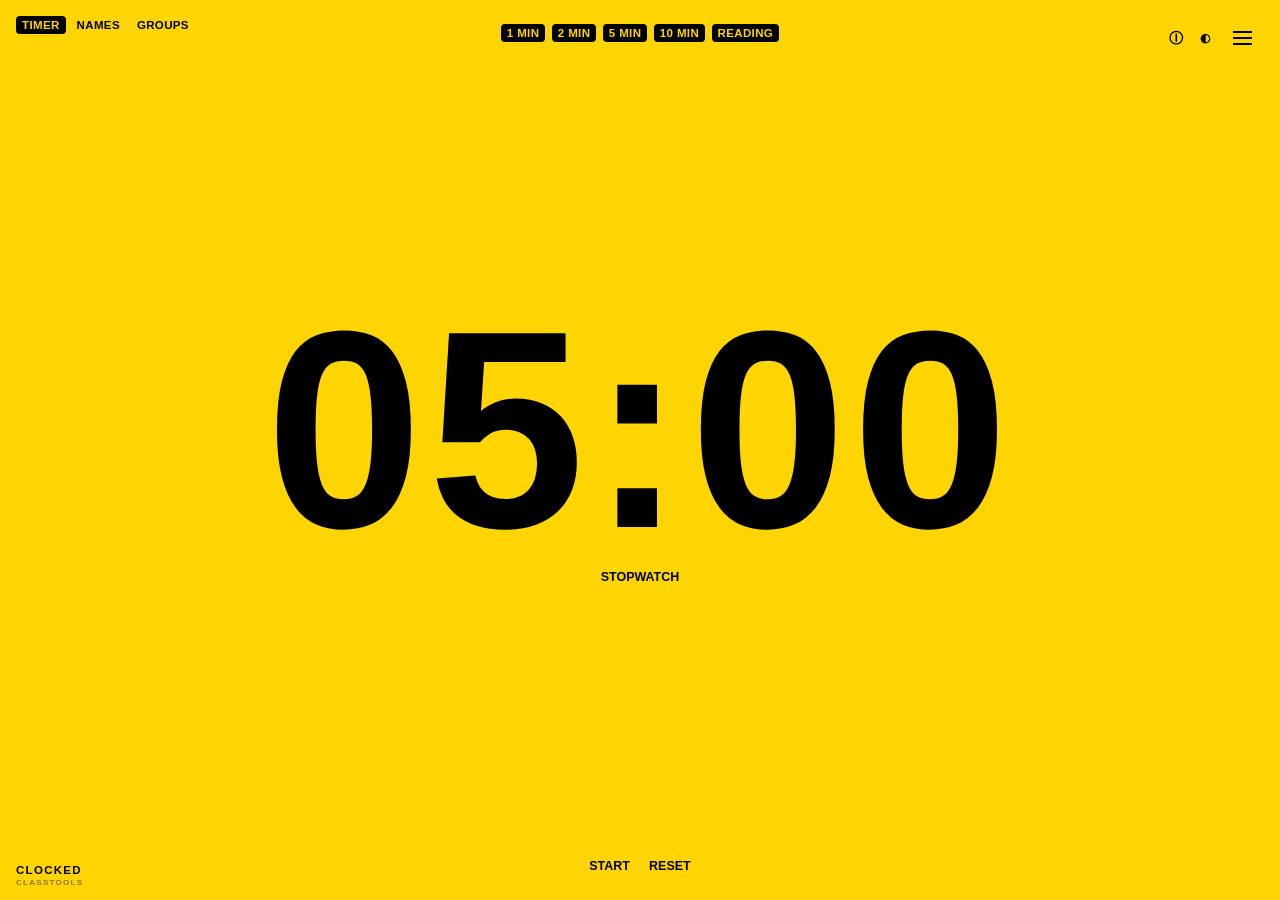
==== commit f83783dc: "Use the stacked CLOCKED wordmark across tool pages" ====
--- a/8ab.html
+++ b/8ab.html
@@ -95,31 +95,6 @@
     #help-button {
       font-size: .9rem;
       line-height: 1;
-    }
-
-    /* BRAND */
-
-    .brand-mark {
-      position: fixed;
-      left: 1rem;
-      bottom: .8rem;
-      z-index: 4000;
-      pointer-events: none;
-      line-height: 1;
-    }
-
-    .brand-name {
-      font-size: .72rem;
-      font-weight: 900;
-      letter-spacing: .08em;
-    }
-
-    .brand-url {
-      margin-top: .18rem;
-      font-size: .5rem;
-      font-weight: 700;
-      letter-spacing: .08em;
-      opacity: .45;
     }
 
     /* THEME */
@@ -805,19 +780,6 @@
       .editor-textarea {
         min-height: 110px;
       }
-
-      .brand-mark {
-        left: .6rem;
-        bottom: .5rem;
-      }
-
-      .brand-name {
-        font-size: .64rem;
-      }
-
-      .brand-url {
-        font-size: .44rem;
-      }
     }
 
     @media (max-width: 420px) {
@@ -852,15 +814,13 @@
 .utility-nav ~ .theme-panel { top: calc(1rem + 50px); }
 @media (max-width:700px) { .utility-nav ~ .theme-panel { top: calc(.6rem + 50px); } }
 </style>
+<link rel="stylesheet" href="/assets/clocked-brand.css">
 <script defer src="/assets/clocked-menu.js"></script>
 </head>
 
 <body>
 
-  <div class="brand-mark">
-    <div class="brand-name">CLOCKED</div>
-    <div class="brand-url">CLASSTOOLS</div>
-  </div>
+  <div class="clocked-brand clocked-brand--fixed"><span class="clocked-brand__name">CLOCKED</span><span class="clocked-brand__label">CLASSTOOLS</span></div>
 
   <nav class="tool-nav">
     <button class="tool-tab active" data-tool="timer">TIMER</button>
--- a/assets/clocked-brand.css
+++ b/assets/clocked-brand.css
@@ -0,0 +1,45 @@
+.clocked-brand {
+  color: inherit;
+  font-family: "Inter", Arial, Helvetica, sans-serif;
+  line-height: 1;
+  text-align: left;
+  white-space: nowrap;
+  letter-spacing: .08em;
+}
+
+.clocked-brand--fixed {
+  position: fixed;
+  left: 1rem;
+  bottom: .8rem;
+  z-index: 4000;
+  pointer-events: none;
+}
+
+.clocked-brand__name {
+  display: block;
+  font-size: .72rem;
+  font-weight: 900;
+}
+
+.clocked-brand__label {
+  display: block;
+  margin-top: .18rem;
+  font-size: .5rem;
+  font-weight: 700;
+  opacity: .45;
+}
+
+@media (max-width: 700px) {
+  .clocked-brand--fixed {
+    left: .6rem;
+    bottom: .5rem;
+  }
+
+  .clocked-brand__name {
+    font-size: .64rem;
+  }
+
+  .clocked-brand__label {
+    font-size: .44rem;
+  }
+}
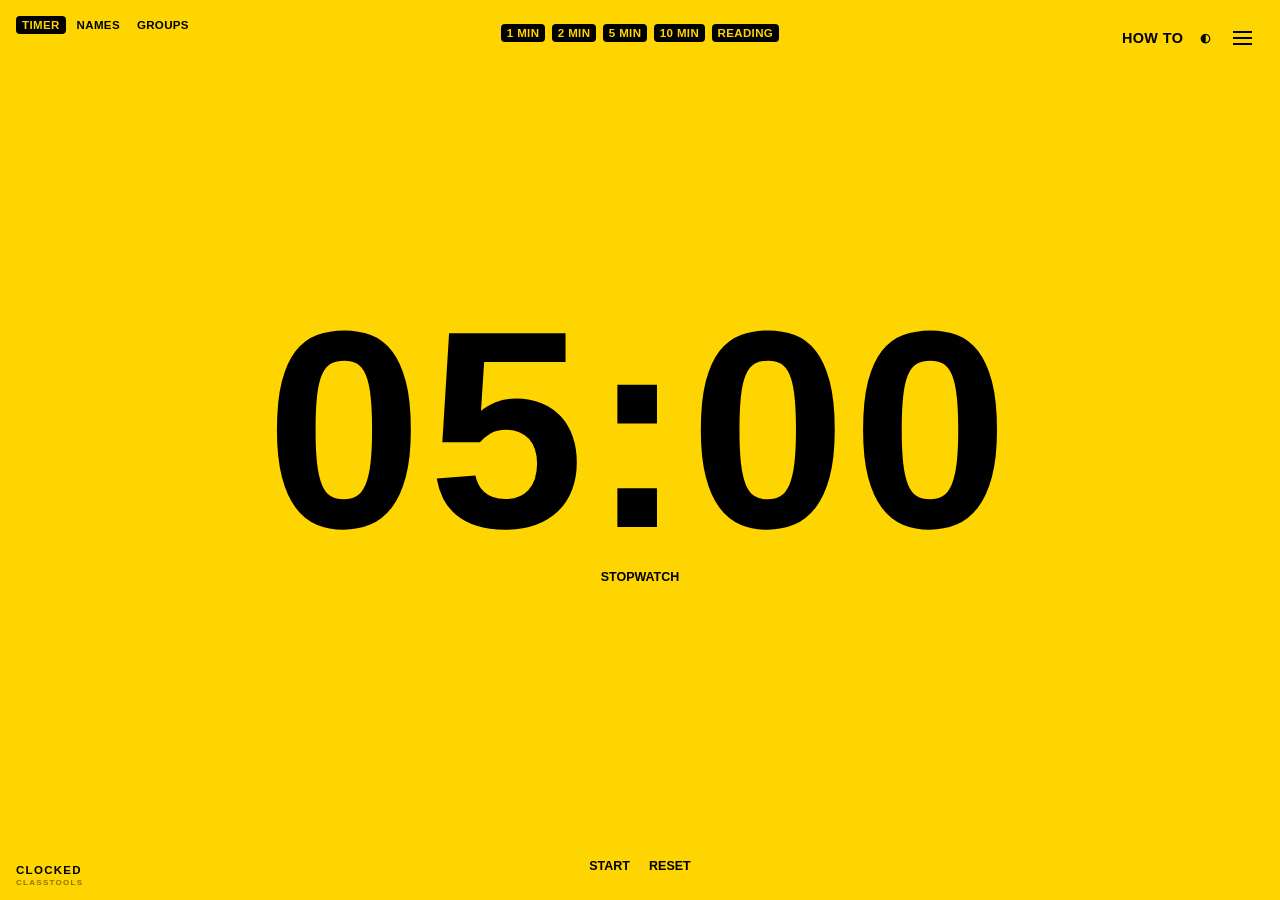
==== commit ce1d1a02: "Label CLOCKED instruction buttons How To" ====
--- a/8ab.html
+++ b/8ab.html
@@ -830,7 +830,7 @@
 
   <div class="utility-nav">
     <span id="name-skip-indicator" aria-hidden="true">🦅</span>
-    <button id="help-button" class="utility-button" aria-label="Help" title="Help">ⓘ</button>
+    <button id="help-button" class="utility-button" aria-haspopup="dialog" aria-controls="help-overlay">HOW TO</button>
     <button id="theme-button" class="utility-button" aria-label="Theme" title="Theme">◐</button>
     <clocked-menu></clocked-menu>
   </div>
@@ -847,7 +847,7 @@
     <div class="overlay-card">
 
       <div class="overlay-header">
-        <h2>HELP</h2>
+        <h2>HOW TO</h2>
         <button id="help-close" class="overlay-close">CLOSE</button>
       </div>
 
